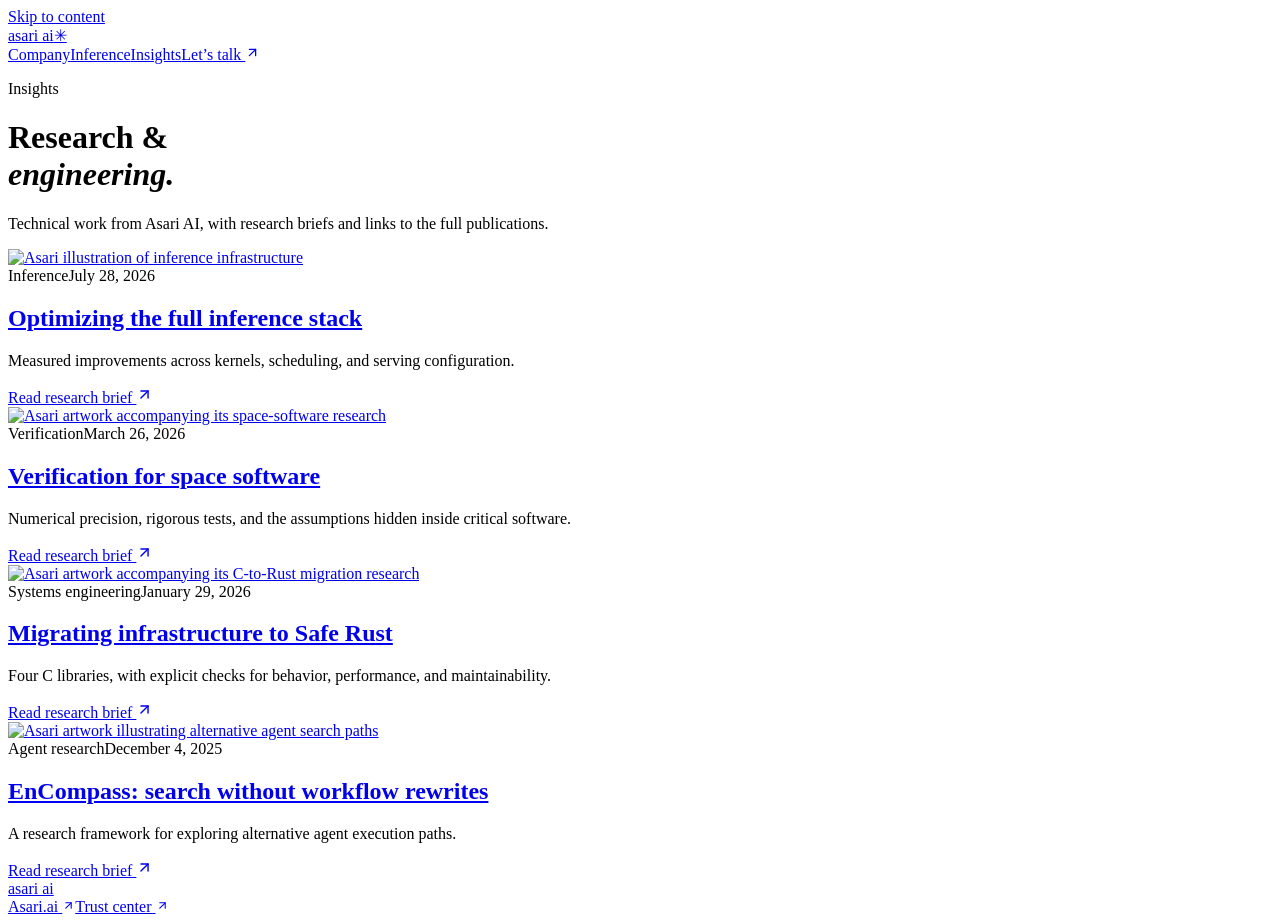
==== insights/index.html @ cc2eafec "Add Asari research insights and refine product copy" ====
<!DOCTYPE html><html lang="en"><head><meta charSet="utf-8"/><meta name="viewport" content="width=device-width, initial-scale=1"/><link rel="stylesheet" href="/asari-website-proposal/_next/static/css/index.DmR2r9zQ.css" data-rsc-css-href="/asari-website-proposal/_next/static/css/index.DmR2r9zQ.css" data-precedence="vite-rsc/importer-resources"/><link rel="modulepreload" fetchPriority="low" href="/asari-website-proposal/_next/static/chunks/index-PMmsN8Pz.js"/><script src="/asari-website-proposal/_next/static/chunks/rolldown-runtime-B58o_Kmr.js" type="module" async=""></script><script src="/asari-website-proposal/_next/static/chunks/framework-BAuWDTJC.js" type="module" async=""></script><link rel="modulepreload" href="/asari-website-proposal/_next/static/chunks/layout-segment-context-Bi9c2tkw.js" crossorigin=""/><link rel="modulepreload" href="/asari-website-proposal/_next/static/chunks/Icon-CAlbz1_u.js" crossorigin=""/><link rel="modulepreload" href="/asari-website-proposal/_next/static/chunks/image-CVOFcoED.js" crossorigin=""/><title>Insights — Asari AI</title><meta name="description" content="Research on inference, systems engineering, software verification, and agent search."/><meta name="robots" content="noindex, nofollow"/><link rel="icon" href="/asari-website-proposal/asari-logo.svg" type="image/svg+xml"/><link rel="icon" href="/asari-website-proposal/asari-icon.png" type="image/png" sizes="32x32"/><link rel="apple-touch-icon" href="/asari-website-proposal/asari-apple-icon.png"/><script>Object.assign(((self[Symbol.for("vinext.navigationRuntime")]??={bootstrap:{routeManifest:null},functions:{}}).bootstrap.rsc??={rsc:[]}),{params:{},nav:{"pathname":"/insights","searchParams":[]}})</script><link rel="modulepreload" href="/asari-website-proposal/_next/static/chunks/index-PMmsN8Pz.js" />
</head><body><div class="insights-shell"><a class="skip-link" href="#insights-main">Skip to content</a><header class="site-header insights-header"><a class="wordmark" href="/asari-website-proposal/" aria-label="Asari AI home">asari ai<span class="brand-spark">✳</span></a><nav aria-label="Main navigation"><a href="/asari-website-proposal/#flight">Company</a><a href="/asari-website-proposal/#inference">Inference</a><a href="/asari-website-proposal/insights/" aria-current="page">Insights</a><a class="contact-link" href="/asari-website-proposal/#contact">Let’s talk <svg xmlns="http://www.w3.org/2000/svg" width="15" height="15" viewBox="0 0 24 24" fill="none" stroke="currentColor" stroke-width="2" stroke-linecap="round" stroke-linejoin="round" class="lucide lucide-arrow-up-right" aria-hidden="true"><path d="M7 7h10v10"></path><path d="M7 17 17 7"></path></svg></a></nav></header><main id="insights-main" class="insights-index"><div class="insights-heading"><p class="eyebrow">Insights</p><h1>Research &amp;<br/><em>engineering.</em></h1><p>Technical work from Asari AI, with research briefs and links to the full publications.</p></div><div class="insight-grid"><article class="insight-card"><a href="/asari-website-proposal/insights/inference-optimization/" aria-label="Optimizing the full inference stack" class="insight-image-link"><img src="/asari-website-proposal/insights/inference.svg" alt="Asari illustration of inference infrastructure" width="1200" height="750" loading="lazy" decoding="async" data-nimg="1"/></a><div class="insight-meta"><span>Inference</span><time dateTime="2026-07-28">July 28, 2026</time></div><h2><a href="/asari-website-proposal/insights/inference-optimization/">Optimizing the full inference stack</a></h2><p>Measured improvements across kernels, scheduling, and serving configuration.</p><a class="insight-read" href="/asari-website-proposal/insights/inference-optimization/">Read research brief <svg xmlns="http://www.w3.org/2000/svg" width="17" height="17" viewBox="0 0 24 24" fill="none" stroke="currentColor" stroke-width="2" stroke-linecap="round" stroke-linejoin="round" class="lucide lucide-arrow-up-right" aria-hidden="true"><path d="M7 7h10v10"></path><path d="M7 17 17 7"></path></svg></a></article><article class="insight-card"><a href="/asari-website-proposal/insights/space-grade-software/" aria-label="Verification for space software" class="insight-image-link"><img src="/asari-website-proposal/insights/space.jpg" alt="Asari artwork accompanying its space-software research" width="1200" height="750" loading="lazy" decoding="async" data-nimg="1"/></a><div class="insight-meta"><span>Verification</span><time dateTime="2026-03-26">March 26, 2026</time></div><h2><a href="/asari-website-proposal/insights/space-grade-software/">Verification for space software</a></h2><p>Numerical precision, rigorous tests, and the assumptions hidden inside critical software.</p><a class="insight-read" href="/asari-website-proposal/insights/space-grade-software/">Read research brief <svg xmlns="http://www.w3.org/2000/svg" width="17" height="17" viewBox="0 0 24 24" fill="none" stroke="currentColor" stroke-width="2" stroke-linecap="round" stroke-linejoin="round" class="lucide lucide-arrow-up-right" aria-hidden="true"><path d="M7 7h10v10"></path><path d="M7 17 17 7"></path></svg></a></article><article class="insight-card"><a href="/asari-website-proposal/insights/migrating-c-to-rust/" aria-label="Migrating infrastructure to Safe Rust" class="insight-image-link"><img src="/asari-website-proposal/insights/rust.jpg" alt="Asari artwork accompanying its C-to-Rust migration research" width="1200" height="750" loading="lazy" decoding="async" data-nimg="1"/></a><div class="insight-meta"><span>Systems engineering</span><time dateTime="2026-01-29">January 29, 2026</time></div><h2><a href="/asari-website-proposal/insights/migrating-c-to-rust/">Migrating infrastructure to Safe Rust</a></h2><p>Four C libraries, with explicit checks for behavior, performance, and maintainability.</p><a class="insight-read" href="/asari-website-proposal/insights/migrating-c-to-rust/">Read research brief <svg xmlns="http://www.w3.org/2000/svg" width="17" height="17" viewBox="0 0 24 24" fill="none" stroke="currentColor" stroke-width="2" stroke-linecap="round" stroke-linejoin="round" class="lucide lucide-arrow-up-right" aria-hidden="true"><path d="M7 7h10v10"></path><path d="M7 17 17 7"></path></svg></a></article><article class="insight-card"><a href="/asari-website-proposal/insights/enabling-intelligent-search-for-ai-agents/" aria-label="EnCompass: search without workflow rewrites" class="insight-image-link"><img src="/asari-website-proposal/insights/search.jpg" alt="Asari artwork illustrating alternative agent search paths" width="1200" height="750" loading="lazy" decoding="async" data-nimg="1"/></a><div class="insight-meta"><span>Agent research</span><time dateTime="2025-12-04">December 4, 2025</time></div><h2><a href="/asari-website-proposal/insights/enabling-intelligent-search-for-ai-agents/">EnCompass: search without workflow rewrites</a></h2><p>A research framework for exploring alternative agent execution paths.</p><a class="insight-read" href="/asari-website-proposal/insights/enabling-intelligent-search-for-ai-agents/">Read research brief <svg xmlns="http://www.w3.org/2000/svg" width="17" height="17" viewBox="0 0 24 24" fill="none" stroke="currentColor" stroke-width="2" stroke-linecap="round" stroke-linejoin="round" class="lucide lucide-arrow-up-right" aria-hidden="true"><path d="M7 7h10v10"></path><path d="M7 17 17 7"></path></svg></a></article></div></main><footer class="site-footer insights-footer"><a class="wordmark" href="/asari-website-proposal/">asari ai</a><div><a href="https://asari.ai/" target="_blank" rel="noreferrer">Asari.ai <svg xmlns="http://www.w3.org/2000/svg" width="13" height="13" viewBox="0 0 24 24" fill="none" stroke="currentColor" stroke-width="2" stroke-linecap="round" stroke-linejoin="round" class="lucide lucide-arrow-up-right" aria-hidden="true"><path d="M7 7h10v10"></path><path d="M7 17 17 7"></path></svg></a><a href="https://trust.asari.ai/" target="_blank" rel="noreferrer">Trust center <svg xmlns="http://www.w3.org/2000/svg" width="13" height="13" viewBox="0 0 24 24" fill="none" stroke="currentColor" stroke-width="2" stroke-linecap="round" stroke-linejoin="round" class="lucide lucide-arrow-up-right" aria-hidden="true"><path d="M7 7h10v10"></path><path d="M7 17 17 7"></path></svg></a></div></footer></div><script type="module" src="/asari-website-proposal/_next/static/chunks/index-PMmsN8Pz.js" id="_R_" async=""></script><script>((self[Symbol.for("vinext.navigationRuntime")]??={bootstrap:{routeManifest:null},functions:{}}).bootstrap.rsc??={rsc:[]}).rsc.push("0:{\"page:/insights\":\"$L1\",\"layout:/\":\"$L2\",\"route:/insights\":\"$L3\",\"__route\":\"route:/insights\",\"__interceptionContext\":null,\"__layoutIds\":[\"layout:/\"],\"__rootLayout\":\"/\",\"__bfcacheSegmentIdentities\":{\"layout:/\":\"[\\\"layout\\\",\\\"layout:/\\\",\\\"root-boundary:/\\\",\\\"\\\"]\",\"page:/insights\":\"[\\\"page\\\",\\\"page:/insights\\\",\\\"root-boundary:/\\\",\\\"[\\\\\\\"insights\\\\\\\"]\\\"]\"},\"__srcPage\":[\"insights\",\"page\"],\"__layoutFlags\":{\"layout:/\":\"s\"},\"__artifactCompatibility\":{\"schemaVersion\":1,\"graphVersion\":\"app-route-graph:a8eb3e40a80db13e\",\"deploymentVersion\":\"7833bf3d-1861-4b2c-bd69-c3b4e4f67851\",\"appElementsSchemaVersion\":1,\"rscPayloadSchemaVersion\":1,\"rootBoundaryId\":\"/\",\"renderEpoch\":null},\"__dynamicStaleTime\":0}\n")</script><script>((self[Symbol.for("vinext.navigationRuntime")]??={bootstrap:{routeManifest:null},functions:{}}).bootstrap.rsc??={rsc:[]}).rsc.push("4:I[\"8c0f216c4604\",[],\"Children\",1]\n")</script><script>((self[Symbol.for("vinext.navigationRuntime")]??={bootstrap:{routeManifest:null},functions:{}}).bootstrap.rsc??={rsc:[]}).rsc.push("5:I[\"593f344dc510\",[],\"GlobalErrorBoundary\",1]\n")</script><script>((self[Symbol.for("vinext.navigationRuntime")]??={bootstrap:{routeManifest:null},functions:{}}).bootstrap.rsc??={rsc:[]}).rsc.push("6:I[\"0b874ad30386\",[],\"default\",1]\n")</script><script>((self[Symbol.for("vinext.navigationRuntime")]??={bootstrap:{routeManifest:null},functions:{}}).bootstrap.rsc??={rsc:[]}).rsc.push("7:I[\"593f344dc510\",[],\"ErrorBoundary\",1]\n")</script><script>((self[Symbol.for("vinext.navigationRuntime")]??={bootstrap:{routeManifest:null},functions:{}}).bootstrap.rsc??={rsc:[]}).rsc.push("8:I[\"15c18cfaeeff\",[],\"LayoutSegmentProvider\",1]\n")</script><script>((self[Symbol.for("vinext.navigationRuntime")]??={bootstrap:{routeManifest:null},functions:{}}).bootstrap.rsc??={rsc:[]}).rsc.push("9:I[\"8c0f216c4604\",[],\"Slot\",1]\n")</script><script>((self[Symbol.for("vinext.navigationRuntime")]??={bootstrap:{routeManifest:null},functions:{}}).bootstrap.rsc??={rsc:[]}).rsc.push("a:I[\"593f344dc510\",[],\"NotFoundBoundary\",1]\n")</script><script>((self[Symbol.for("vinext.navigationRuntime")]??={bootstrap:{routeManifest:null},functions:{}}).bootstrap.rsc??={rsc:[]}).rsc.push("b:I[\"9276801271d6\",[],\"AppRouterScrollTarget\",1]\n")</script><script>((self[Symbol.for("vinext.navigationRuntime")]??={bootstrap:{routeManifest:null},functions:{}}).bootstrap.rsc??={rsc:[]}).rsc.push("c:I[\"593f344dc510\",[],\"RedirectBoundary\",1]\n")</script><script>((self[Symbol.for("vinext.navigationRuntime")]??={bootstrap:{routeManifest:null},functions:{}}).bootstrap.rsc??={rsc:[]}).rsc.push(":HL[\"/asari-website-proposal/_next/static/css/index.DmR2r9zQ.css\",\"style\"     ]\n")</script><script>((self[Symbol.for("vinext.navigationRuntime")]??={bootstrap:{routeManifest:null},functions:{}}).bootstrap.rsc??={rsc:[]}).rsc.push("2:[[[\"$\",\"link\",\"css:/asari-website-proposal/_next/static/css/index.DmR2r9zQ.css\",{\"rel\":\"stylesheet\",\"precedence\":\"vite-rsc/importer-resources\",\"href\":\"/asari-website-proposal/_next/static/css/index.DmR2r9zQ.css\",\"data-rsc-css-href\":\"/asari-website-proposal/_next/static/css/index.DmR2r9zQ.css\"}],\"$undefined\"],[\"$\",\"html\",null,{\"lang\":\"en\",\"children\":[\"$\",\"body\",null,{\"children\":[\"$\",\"$L4\",null,{}]}]}]]\n")</script><script>((self[Symbol.for("vinext.navigationRuntime")]??={bootstrap:{routeManifest:null},functions:{}}).bootstrap.rsc??={rsc:[]}).rsc.push("3:[[[\"$\",\"meta\",null,{\"charSet\":\"utf-8\"}],[[\"$\",\"title\",\"0\",{\"children\":\"Insights — Asari AI\"}],[\"$\",\"meta\",\"1\",{\"name\":\"description\",\"content\":\"Research on inference, systems engineering, software verification, and agent search.\"}],[\"$\",\"meta\",\"2\",{\"name\":\"robots\",\"content\":\"noindex, nofollow\"}],[\"$\",\"link\",\"3\",{\"data-vinext-streamed-icon\":\"$undefined\",\"rel\":\"icon\",\"href\":\"/asari-website-proposal/asari-logo.svg\",\"type\":\"image/svg+xml\",\"sizes\":\"$undefined\",\"color\":\"$undefined\",\"media\":\"$undefined\",\"fetchPriority\":\"$undefined\"}],[\"$\",\"link\",\"4\",{\"data-vinext-streamed-icon\":\"$undefined\",\"rel\":\"icon\",\"href\":\"/asari-website-proposal/asari-icon.png\",\"type\":\"image/png\",\"sizes\":\"32x32\",\"color\":\"$undefined\",\"media\":\"$undefined\",\"fetchPriority\":\"$undefined\"}],[\"$\",\"link\",\"5\",{\"data-vinext-streamed-icon\":\"$undefined\",\"rel\":\"apple-touch-icon\",\"href\":\"/asari-website-proposal/asari-apple-icon.png\",\"type\":\"$undefined\",\"sizes\":\"$undefined\",\"color\":\"$undefined\",\"media\":\"$undefined\",\"fetchPriority\":\"$undefined\"}]],[[\"$\",\"meta\",\"0\",{\"name\":\"viewport\",\"content\":\"width=device-width, initial-scale=1\"}]]],[\"$\",\"$L5\",null,{\"fallback\":\"$6\",\"children\":[\"$\",\"$L7\",null,{\"fallback\":\"$6\",\"children\":[\"$\",\"$L8\",null,{\"providerId\":\"layout:/\",\"segmentMap\":{\"children\":[\"insights\"]},\"children\":[\"$\",\"$L9\",null,{\"id\":\"layout:/\",\"parallelSlots\":\"$undefined\",\"children\":[\"$\",\"$La\",null,{\"resetKey\":\"insights\",\"fallback\":[[\"$\",\"title\",null,{\"children\":\"404: This page could not be found.\"}],[\"$\",\"div\",null,{\"style\":{\"fontFamily\":\"system-ui,\\\"Segoe UI\\\",Roboto,Helvetica,Arial,sans-serif,\\\"Apple Color Emoji\\\",\\\"Segoe UI Emoji\\\"\",\"height\":\"100vh\",\"textAlign\":\"center\",\"display\":\"flex\",\"flexDirection\":\"column\",\"alignItems\":\"center\",\"justifyContent\":\"center\"},\"children\":[\"$\",\"div\",null,{\"children\":[[\"$\",\"style\",null,{\"dangerouslySetInnerHTML\":{\"__html\":\"body{color:#000;background:#fff;margin:0}.next-error-h1{border-right:1px solid rgba(0,0,0,.3)}@media (prefers-color-scheme:dark){body{color:#fff;background:#000}.next-error-h1{border-right:1px solid rgba(255,255,255,.3)}}\"}}],[\"$\",\"h1\",null,{\"className\":\"next-error-h1\",\"style\":{\"display\":\"inline-block\",\"margin\":\"0 20px 0 0\",\"padding\":\"0 23px 0 0\",\"fontSize\":24,\"fontWeight\":500,\"verticalAlign\":\"top\",\"lineHeight\":\"49px\"},\"children\":404}],[\"$\",\"div\",null,{\"style\":{\"display\":\"inline-block\"},\"children\":[\"$\",\"h2\",null,{\"style\":{\"fontSize\":14,\"fontWeight\":400,\"lineHeight\":\"49px\",\"margin\":0},\"children\":\"This page could not be found.\"}]}]]}]}]],\"children\":[\"$\",\"$Lb\",null,{\"children\":[\"$\",\"$Lc\",null,{\"children\":[[\"$\",\"$L8\",null,{\"providerId\":\"page:/insights\",\"segmentMap\":{\"children\":[\"__PAGE__\"]},\"children\":[\"$\",\"$L9\",null,{\"id\":\"page:/insights\"}]}],null]}]}]}]}]}]}]}],null,null]\n")</script><script>((self[Symbol.for("vinext.navigationRuntime")]??={bootstrap:{routeManifest:null},functions:{}}).bootstrap.rsc??={rsc:[]}).rsc.push("d:I[\"339f946bc456\",[],\"default\",1]\n")</script><script>((self[Symbol.for("vinext.navigationRuntime")]??={bootstrap:{routeManifest:null},functions:{}}).bootstrap.rsc??={rsc:[]}).rsc.push("e:I[\"9fb86276be8f\",[],\"default\",1]\n")</script><script>((self[Symbol.for("vinext.navigationRuntime")]??={bootstrap:{routeManifest:null},functions:{}}).bootstrap.rsc??={rsc:[]}).rsc.push("1:[\"$\",\"div\",null,{\"className\":\"insights-shell\",\"children\":[[\"$\",\"a\",null,{\"className\":\"skip-link\",\"href\":\"#insights-main\",\"children\":\"Skip to content\"}],[\"$\",\"header\",null,{\"className\":\"site-header insights-header\",\"children\":[[\"$\",\"a\",null,{\"className\":\"wordmark\",\"href\":\"/asari-website-proposal/\",\"aria-label\":\"Asari AI home\",\"children\":[\"asari ai\",[\"$\",\"span\",null,{\"className\":\"brand-spark\",\"children\":\"✳\"}]]}],[\"$\",\"nav\",null,{\"aria-label\":\"Main navigation\",\"children\":[[\"$\",\"a\",null,{\"href\":\"/asari-website-proposal/#flight\",\"children\":\"Company\"}],[\"$\",\"a\",null,{\"href\":\"/asari-website-proposal/#inference\",\"children\":\"Inference\"}],[\"$\",\"a\",null,{\"href\":\"/asari-website-proposal/insights/\",\"aria-current\":\"page\",\"children\":\"Insights\"}],[\"$\",\"a\",null,{\"className\":\"contact-link\",\"href\":\"/asari-website-proposal/#contact\",\"children\":[\"Let’s talk \",[\"$\",\"$Ld\",null,{\"ref\":\"$undefined\",\"iconNode\":[[\"path\",{\"d\":\"M7 7h10v10\",\"key\":\"1tivn9\"}],[\"path\",{\"d\":\"M7 17 17 7\",\"key\":\"1vkiza\"}]],\"className\":\"lucide-arrow-up-right\",\"size\":15}]]}]]}]]}],[\"$\",\"main\",null,{\"id\":\"insights-main\",\"className\":\"insights-index\",\"children\":[[\"$\",\"div\",null,{\"className\":\"insights-heading\",\"children\":[[\"$\",\"p\",null,{\"className\":\"eyebrow\",\"children\":\"Insights\"}],[\"$\",\"h1\",null,{\"children\":[\"Research \u0026\",[\"$\",\"br\",null,{}],[\"$\",\"em\",null,{\"children\":\"engineering.\"}]]}],[\"$\",\"p\",null,{\"children\":\"Technical work from Asari AI, with research briefs and links to the full publications.\"}]]}],[\"$\",\"div\",null,{\"className\":\"insight-grid\",\"children\":[[\"$\",\"article\",\"inference-optimization\",{\"className\":\"insight-card\",\"children\":[[\"$\",\"a\",null,{\"href\":\"/asari-website-proposal/insights/inference-optimization/\",\"aria-label\":\"Optimizing the full inference stack\",\"className\":\"insight-image-link\",\"children\":[\"$\",\"$Le\",null,{\"unoptimized\":true,\"src\":\"/asari-website-proposal/insights/inference.svg\",\"width\":1200,\"height\":750,\"alt\":\"Asari illustration of inference infrastructure\"}]}],[\"$\",\"div\",null,{\"className\":\"insight-meta\",\"children\":[[\"$\",\"span\",null,{\"children\":\"Inference\"}],[\"$\",\"time\",null,{\"dateTime\":\"2026-07-28\",\"children\":\"July 28, 2026\"}]]}],[\"$\",\"h2\",null,{\"children\":[\"$\",\"a\",null,{\"href\":\"/asari-website-proposal/insights/inference-optimization/\",\"children\":\"Optimizing the full inference stack\"}]}],[\"$\",\"p\",null,{\"children\":\"Measured improvements across kernels, scheduling, and serving configuration.\"}],[\"$\",\"a\",null,{\"className\":\"insight-read\",\"href\":\"/asari-website-proposal/insights/inference-optimization/\",\"children\":[\"Read research brief \",[\"$\",\"$Ld\",null,{\"ref\":\"$undefined\",\"iconNode\":\"$1:props:children:1:props:children:1:props:children:3:props:children:1:props:iconNode\",\"className\":\"lucide-arrow-up-right\",\"size\":17}]]}]]}],[\"$\",\"article\",\"space-grade-software\",{\"className\":\"insight-card\",\"children\":[[\"$\",\"a\",null,{\"href\":\"/asari-website-proposal/insights/space-grade-software/\",\"aria-label\":\"Verification for space software\",\"className\":\"insight-image-link\",\"children\":[\"$\",\"$Le\",null,{\"unoptimized\":true,\"src\":\"/asari-website-proposal/insights/space.jpg\",\"width\":1200,\"height\":750,\"alt\":\"Asari artwork accompanying its space-software research\"}]}],[\"$\",\"div\",null,{\"className\":\"insight-meta\",\"children\":[[\"$\",\"span\",null,{\"children\":\"Verification\"}],[\"$\",\"time\",null,{\"dateTime\":\"2026-03-26\",\"children\":\"March 26, 2026\"}]]}],[\"$\",\"h2\",null,{\"children\":[\"$\",\"a\",null,{\"href\":\"/asari-website-proposal/insights/space-grade-software/\",\"children\":\"Verification for space software\"}]}],[\"$\",\"p\",null,{\"children\":\"Numerical precision, rigorous tests, and the assumptions hidden inside critical software.\"}],[\"$\",\"a\",null,{\"className\":\"insight-read\",\"href\":\"/asari-website-proposal/insights/space-grade-software/\",\"children\":[\"Read research brief \",[\"$\",\"$Ld\",null,{\"ref\":\"$undefined\",\"iconNode\":\"$1:props:children:1:props:children:1:props:children:3:props:children:1:props:iconNode\",\"className\":\"lucide-arrow-up-right\",\"size\":17}]]}]]}],[\"$\",\"article\",\"migrating-c-to-rust\",{\"className\":\"insight-card\",\"children\":[[\"$\",\"a\",null,{\"href\":\"/asari-website-proposal/insights/migrating-c-to-rust/\",\"aria-label\":\"Migrating infrastructure to Safe Rust\",\"className\":\"insight-image-link\",\"children\":[\"$\",\"$Le\",null,{\"unoptimized\":true,\"src\":\"/asari-website-proposal/insights/rust.jpg\",\"width\":1200,\"height\":750,\"alt\":\"Asari artwork accompanying its C-to-Rust migration research\"}]}],[\"$\",\"div\",null,{\"className\":\"insight-meta\",\"children\":[[\"$\",\"span\",null,{\"children\":\"Systems engineering\"}],[\"$\",\"time\",null,{\"dateTime\":\"2026-01-29\",\"children\":\"January 29, 2026\"}]]}],[\"$\",\"h2\",null,{\"children\":[\"$\",\"a\",null,{\"href\":\"/asari-website-proposal/insights/migrating-c-to-rust/\",\"children\":\"Migrating infrastructure to Safe Rust\"}]}],\"$Lf\",\"$L10\"]}],\"$L11\"]}]]}],\"$L12\"]}]\n")</script><script>((self[Symbol.for("vinext.navigationRuntime")]??={bootstrap:{routeManifest:null},functions:{}}).bootstrap.rsc??={rsc:[]}).rsc.push("f:[\"$\",\"p\",null,{\"children\":\"Four C libraries, with explicit checks for behavior, performance, and maintainability.\"}]\n")</script><script>((self[Symbol.for("vinext.navigationRuntime")]??={bootstrap:{routeManifest:null},functions:{}}).bootstrap.rsc??={rsc:[]}).rsc.push("10:[\"$\",\"a\",null,{\"className\":\"insight-read\",\"href\":\"/asari-website-proposal/insights/migrating-c-to-rust/\",\"children\":[\"Read research brief \",[\"$\",\"$Ld\",null,{\"ref\":\"$undefined\",\"iconNode\":\"$1:props:children:1:props:children:1:props:children:3:props:children:1:props:iconNode\",\"className\":\"lucide-arrow-up-right\",\"size\":17}]]}]\n")</script><script>((self[Symbol.for("vinext.navigationRuntime")]??={bootstrap:{routeManifest:null},functions:{}}).bootstrap.rsc??={rsc:[]}).rsc.push("11:[\"$\",\"article\",\"enabling-intelligent-search-for-ai-agents\",{\"className\":\"insight-card\",\"children\":[[\"$\",\"a\",null,{\"href\":\"/asari-website-proposal/insights/enabling-intelligent-search-for-ai-agents/\",\"aria-label\":\"EnCompass: search without workflow rewrites\",\"className\":\"insight-image-link\",\"children\":[\"$\",\"$Le\",null,{\"unoptimized\":true,\"src\":\"/asari-website-proposal/insights/search.jpg\",\"width\":1200,\"height\":750,\"alt\":\"Asari artwork illustrating alternative agent search paths\"}]}],[\"$\",\"div\",null,{\"className\":\"insight-meta\",\"children\":[[\"$\",\"span\",null,{\"children\":\"Agent research\"}],[\"$\",\"time\",null,{\"dateTime\":\"2025-12-04\",\"children\":\"December 4, 2025\"}]]}],[\"$\",\"h2\",null,{\"children\":[\"$\",\"a\",null,{\"href\":\"/asari-website-proposal/insights/enabling-intelligent-search-for-ai-agents/\",\"children\":\"EnCompass: search without workflow rewrites\"}]}],[\"$\",\"p\",null,{\"children\":\"A research framework for exploring alternative agent execution paths.\"}],[\"$\",\"a\",null,{\"className\":\"insight-read\",\"href\":\"/asari-website-proposal/insights/enabling-intelligent-search-for-ai-agents/\",\"children\":[\"Read research brief \",[\"$\",\"$Ld\",null,{\"ref\":\"$undefined\",\"iconNode\":\"$1:props:children:1:props:children:1:props:children:3:props:children:1:props:iconNode\",\"className\":\"lucide-arrow-up-right\",\"size\":17}]]}]]}]\n")</script><script>((self[Symbol.for("vinext.navigationRuntime")]??={bootstrap:{routeManifest:null},functions:{}}).bootstrap.rsc??={rsc:[]}).rsc.push("12:[\"$\",\"footer\",null,{\"className\":\"site-footer insights-footer\",\"children\":[[\"$\",\"a\",null,{\"className\":\"wordmark\",\"href\":\"/asari-website-proposal/\",\"children\":\"asari ai\"}],[\"$\",\"div\",null,{\"children\":[[\"$\",\"a\",null,{\"href\":\"https://asari.ai/\",\"target\":\"_blank\",\"rel\":\"noreferrer\",\"children\":[\"Asari.ai \",[\"$\",\"$Ld\",null,{\"ref\":\"$undefined\",\"iconNode\":\"$1:props:children:1:props:children:1:props:children:3:props:children:1:props:iconNode\",\"className\":\"lucide-arrow-up-right\",\"size\":13}]]}],[\"$\",\"a\",null,{\"href\":\"https://trust.asari.ai/\",\"target\":\"_blank\",\"rel\":\"noreferrer\",\"children\":[\"Trust center \",[\"$\",\"$Ld\",null,{\"ref\":\"$undefined\",\"iconNode\":\"$1:props:children:1:props:children:1:props:children:3:props:children:1:props:iconNode\",\"className\":\"lucide-arrow-up-right\",\"size\":13}]]}]]}]]}]\n")</script><script>Object.assign(((self[Symbol.for("vinext.navigationRuntime")]??={bootstrap:{routeManifest:null},functions:{}}).bootstrap.rsc??={rsc:[]}),{"initialCacheKind":"static"});((self[Symbol.for("vinext.navigationRuntime")]??={bootstrap:{routeManifest:null},functions:{}}).bootstrap.rsc??={rsc:[]}).done=true</script></body></html>
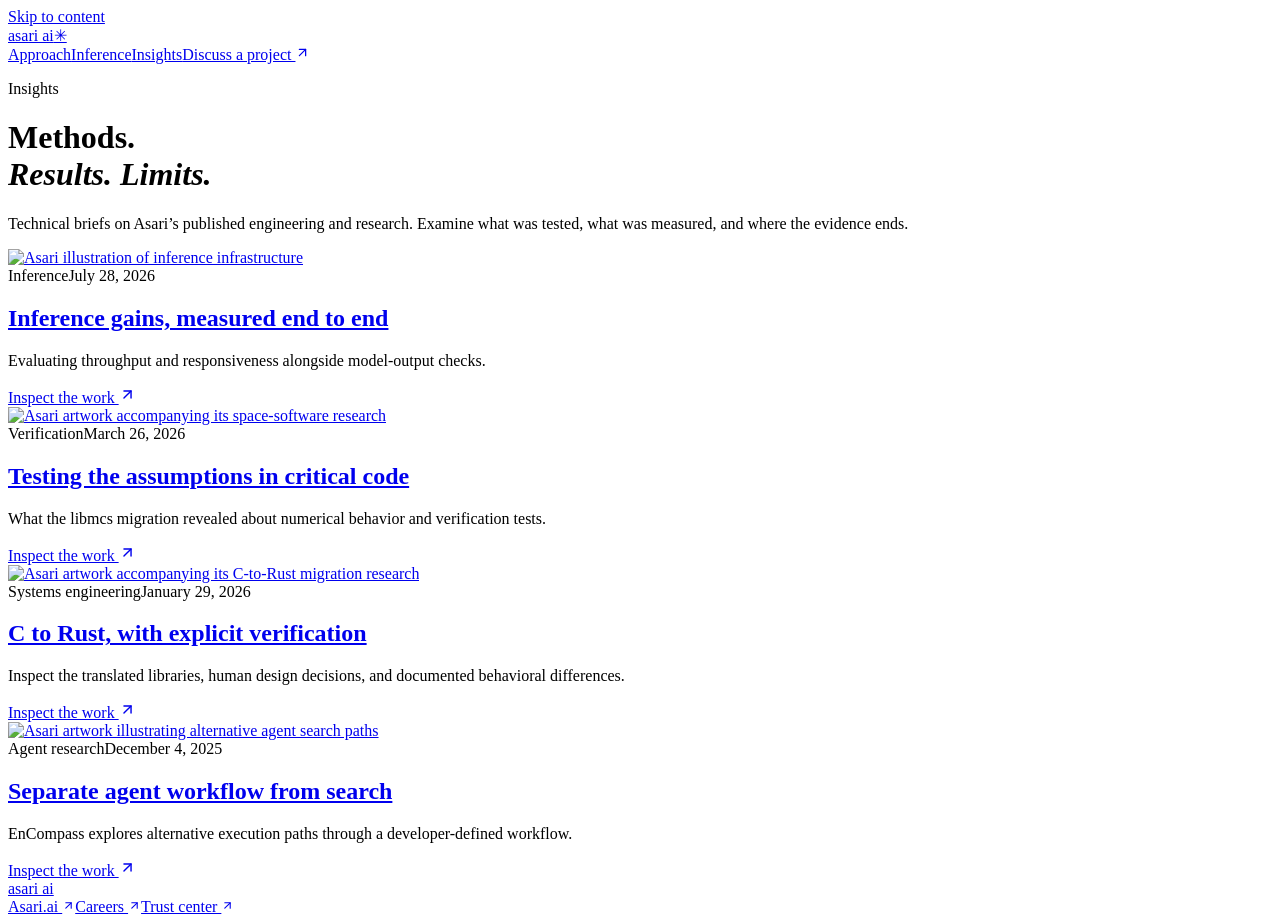
==== commit eb895750: "Clarify Asari engineering positioning and qualify research claims" ====
--- a/insights/index.html
+++ b/insights/index.html
@@ -1,2 +1,2 @@
-<!DOCTYPE html><html lang="en"><head><meta charSet="utf-8"/><meta name="viewport" content="width=device-width, initial-scale=1"/><link rel="stylesheet" href="/asari-website-proposal/_next/static/css/index.DmR2r9zQ.css" data-rsc-css-href="/asari-website-proposal/_next/static/css/index.DmR2r9zQ.css" data-precedence="vite-rsc/importer-resources"/><link rel="modulepreload" fetchPriority="low" href="/asari-website-proposal/_next/static/chunks/index-PMmsN8Pz.js"/><script src="/asari-website-proposal/_next/static/chunks/rolldown-runtime-B58o_Kmr.js" type="module" async=""></script><script src="/asari-website-proposal/_next/static/chunks/framework-BAuWDTJC.js" type="module" async=""></script><link rel="modulepreload" href="/asari-website-proposal/_next/static/chunks/layout-segment-context-Bi9c2tkw.js" crossorigin=""/><link rel="modulepreload" href="/asari-website-proposal/_next/static/chunks/Icon-CAlbz1_u.js" crossorigin=""/><link rel="modulepreload" href="/asari-website-proposal/_next/static/chunks/image-CVOFcoED.js" crossorigin=""/><title>Insights — Asari AI</title><meta name="description" content="Research on inference, systems engineering, software verification, and agent search."/><meta name="robots" content="noindex, nofollow"/><link rel="icon" href="/asari-website-proposal/asari-logo.svg" type="image/svg+xml"/><link rel="icon" href="/asari-website-proposal/asari-icon.png" type="image/png" sizes="32x32"/><link rel="apple-touch-icon" href="/asari-website-proposal/asari-apple-icon.png"/><script>Object.assign(((self[Symbol.for("vinext.navigationRuntime")]??={bootstrap:{routeManifest:null},functions:{}}).bootstrap.rsc??={rsc:[]}),{params:{},nav:{"pathname":"/insights","searchParams":[]}})</script><link rel="modulepreload" href="/asari-website-proposal/_next/static/chunks/index-PMmsN8Pz.js" />
-</head><body><div class="insights-shell"><a class="skip-link" href="#insights-main">Skip to content</a><header class="site-header insights-header"><a class="wordmark" href="/asari-website-proposal/" aria-label="Asari AI home">asari ai<span class="brand-spark">✳</span></a><nav aria-label="Main navigation"><a href="/asari-website-proposal/#flight">Company</a><a href="/asari-website-proposal/#inference">Inference</a><a href="/asari-website-proposal/insights/" aria-current="page">Insights</a><a class="contact-link" href="/asari-website-proposal/#contact">Let’s talk <svg xmlns="http://www.w3.org/2000/svg" width="15" height="15" viewBox="0 0 24 24" fill="none" stroke="currentColor" stroke-width="2" stroke-linecap="round" stroke-linejoin="round" class="lucide lucide-arrow-up-right" aria-hidden="true"><path d="M7 7h10v10"></path><path d="M7 17 17 7"></path></svg></a></nav></header><main id="insights-main" class="insights-index"><div class="insights-heading"><p class="eyebrow">Insights</p><h1>Research &amp;<br/><em>engineering.</em></h1><p>Technical work from Asari AI, with research briefs and links to the full publications.</p></div><div class="insight-grid"><article class="insight-card"><a href="/asari-website-proposal/insights/inference-optimization/" aria-label="Optimizing the full inference stack" class="insight-image-link"><img src="/asari-website-proposal/insights/inference.svg" alt="Asari illustration of inference infrastructure" width="1200" height="750" loading="lazy" decoding="async" data-nimg="1"/></a><div class="insight-meta"><span>Inference</span><time dateTime="2026-07-28">July 28, 2026</time></div><h2><a href="/asari-website-proposal/insights/inference-optimization/">Optimizing the full inference stack</a></h2><p>Measured improvements across kernels, scheduling, and serving configuration.</p><a class="insight-read" href="/asari-website-proposal/insights/inference-optimization/">Read research brief <svg xmlns="http://www.w3.org/2000/svg" width="17" height="17" viewBox="0 0 24 24" fill="none" stroke="currentColor" stroke-width="2" stroke-linecap="round" stroke-linejoin="round" class="lucide lucide-arrow-up-right" aria-hidden="true"><path d="M7 7h10v10"></path><path d="M7 17 17 7"></path></svg></a></article><article class="insight-card"><a href="/asari-website-proposal/insights/space-grade-software/" aria-label="Verification for space software" class="insight-image-link"><img src="/asari-website-proposal/insights/space.jpg" alt="Asari artwork accompanying its space-software research" width="1200" height="750" loading="lazy" decoding="async" data-nimg="1"/></a><div class="insight-meta"><span>Verification</span><time dateTime="2026-03-26">March 26, 2026</time></div><h2><a href="/asari-website-proposal/insights/space-grade-software/">Verification for space software</a></h2><p>Numerical precision, rigorous tests, and the assumptions hidden inside critical software.</p><a class="insight-read" href="/asari-website-proposal/insights/space-grade-software/">Read research brief <svg xmlns="http://www.w3.org/2000/svg" width="17" height="17" viewBox="0 0 24 24" fill="none" stroke="currentColor" stroke-width="2" stroke-linecap="round" stroke-linejoin="round" class="lucide lucide-arrow-up-right" aria-hidden="true"><path d="M7 7h10v10"></path><path d="M7 17 17 7"></path></svg></a></article><article class="insight-card"><a href="/asari-website-proposal/insights/migrating-c-to-rust/" aria-label="Migrating infrastructure to Safe Rust" class="insight-image-link"><img src="/asari-website-proposal/insights/rust.jpg" alt="Asari artwork accompanying its C-to-Rust migration research" width="1200" height="750" loading="lazy" decoding="async" data-nimg="1"/></a><div class="insight-meta"><span>Systems engineering</span><time dateTime="2026-01-29">January 29, 2026</time></div><h2><a href="/asari-website-proposal/insights/migrating-c-to-rust/">Migrating infrastructure to Safe Rust</a></h2><p>Four C libraries, with explicit checks for behavior, performance, and maintainability.</p><a class="insight-read" href="/asari-website-proposal/insights/migrating-c-to-rust/">Read research brief <svg xmlns="http://www.w3.org/2000/svg" width="17" height="17" viewBox="0 0 24 24" fill="none" stroke="currentColor" stroke-width="2" stroke-linecap="round" stroke-linejoin="round" class="lucide lucide-arrow-up-right" aria-hidden="true"><path d="M7 7h10v10"></path><path d="M7 17 17 7"></path></svg></a></article><article class="insight-card"><a href="/asari-website-proposal/insights/enabling-intelligent-search-for-ai-agents/" aria-label="EnCompass: search without workflow rewrites" class="insight-image-link"><img src="/asari-website-proposal/insights/search.jpg" alt="Asari artwork illustrating alternative agent search paths" width="1200" height="750" loading="lazy" decoding="async" data-nimg="1"/></a><div class="insight-meta"><span>Agent research</span><time dateTime="2025-12-04">December 4, 2025</time></div><h2><a href="/asari-website-proposal/insights/enabling-intelligent-search-for-ai-agents/">EnCompass: search without workflow rewrites</a></h2><p>A research framework for exploring alternative agent execution paths.</p><a class="insight-read" href="/asari-website-proposal/insights/enabling-intelligent-search-for-ai-agents/">Read research brief <svg xmlns="http://www.w3.org/2000/svg" width="17" height="17" viewBox="0 0 24 24" fill="none" stroke="currentColor" stroke-width="2" stroke-linecap="round" stroke-linejoin="round" class="lucide lucide-arrow-up-right" aria-hidden="true"><path d="M7 7h10v10"></path><path d="M7 17 17 7"></path></svg></a></article></div></main><footer class="site-footer insights-footer"><a class="wordmark" href="/asari-website-proposal/">asari ai</a><div><a href="https://asari.ai/" target="_blank" rel="noreferrer">Asari.ai <svg xmlns="http://www.w3.org/2000/svg" width="13" height="13" viewBox="0 0 24 24" fill="none" stroke="currentColor" stroke-width="2" stroke-linecap="round" stroke-linejoin="round" class="lucide lucide-arrow-up-right" aria-hidden="true"><path d="M7 7h10v10"></path><path d="M7 17 17 7"></path></svg></a><a href="https://trust.asari.ai/" target="_blank" rel="noreferrer">Trust center <svg xmlns="http://www.w3.org/2000/svg" width="13" height="13" viewBox="0 0 24 24" fill="none" stroke="currentColor" stroke-width="2" stroke-linecap="round" stroke-linejoin="round" class="lucide lucide-arrow-up-right" aria-hidden="true"><path d="M7 7h10v10"></path><path d="M7 17 17 7"></path></svg></a></div></footer></div><script type="module" src="/asari-website-proposal/_next/static/chunks/index-PMmsN8Pz.js" id="_R_" async=""></script><script>((self[Symbol.for("vinext.navigationRuntime")]??={bootstrap:{routeManifest:null},functions:{}}).bootstrap.rsc??={rsc:[]}).rsc.push("0:{\"page:/insights\":\"$L1\",\"layout:/\":\"$L2\",\"route:/insights\":\"$L3\",\"__route\":\"route:/insights\",\"__interceptionContext\":null,\"__layoutIds\":[\"layout:/\"],\"__rootLayout\":\"/\",\"__bfcacheSegmentIdentities\":{\"layout:/\":\"[\\\"layout\\\",\\\"layout:/\\\",\\\"root-boundary:/\\\",\\\"\\\"]\",\"page:/insights\":\"[\\\"page\\\",\\\"page:/insights\\\",\\\"root-boundary:/\\\",\\\"[\\\\\\\"insights\\\\\\\"]\\\"]\"},\"__srcPage\":[\"insights\",\"page\"],\"__layoutFlags\":{\"layout:/\":\"s\"},\"__artifactCompatibility\":{\"schemaVersion\":1,\"graphVersion\":\"app-route-graph:a8eb3e40a80db13e\",\"deploymentVersion\":\"7833bf3d-1861-4b2c-bd69-c3b4e4f67851\",\"appElementsSchemaVersion\":1,\"rscPayloadSchemaVersion\":1,\"rootBoundaryId\":\"/\",\"renderEpoch\":null},\"__dynamicStaleTime\":0}\n")</script><script>((self[Symbol.for("vinext.navigationRuntime")]??={bootstrap:{routeManifest:null},functions:{}}).bootstrap.rsc??={rsc:[]}).rsc.push("4:I[\"8c0f216c4604\",[],\"Children\",1]\n")</script><script>((self[Symbol.for("vinext.navigationRuntime")]??={bootstrap:{routeManifest:null},functions:{}}).bootstrap.rsc??={rsc:[]}).rsc.push("5:I[\"593f344dc510\",[],\"GlobalErrorBoundary\",1]\n")</script><script>((self[Symbol.for("vinext.navigationRuntime")]??={bootstrap:{routeManifest:null},functions:{}}).bootstrap.rsc??={rsc:[]}).rsc.push("6:I[\"0b874ad30386\",[],\"default\",1]\n")</script><script>((self[Symbol.for("vinext.navigationRuntime")]??={bootstrap:{routeManifest:null},functions:{}}).bootstrap.rsc??={rsc:[]}).rsc.push("7:I[\"593f344dc510\",[],\"ErrorBoundary\",1]\n")</script><script>((self[Symbol.for("vinext.navigationRuntime")]??={bootstrap:{routeManifest:null},functions:{}}).bootstrap.rsc??={rsc:[]}).rsc.push("8:I[\"15c18cfaeeff\",[],\"LayoutSegmentProvider\",1]\n")</script><script>((self[Symbol.for("vinext.navigationRuntime")]??={bootstrap:{routeManifest:null},functions:{}}).bootstrap.rsc??={rsc:[]}).rsc.push("9:I[\"8c0f216c4604\",[],\"Slot\",1]\n")</script><script>((self[Symbol.for("vinext.navigationRuntime")]??={bootstrap:{routeManifest:null},functions:{}}).bootstrap.rsc??={rsc:[]}).rsc.push("a:I[\"593f344dc510\",[],\"NotFoundBoundary\",1]\n")</script><script>((self[Symbol.for("vinext.navigationRuntime")]??={bootstrap:{routeManifest:null},functions:{}}).bootstrap.rsc??={rsc:[]}).rsc.push("b:I[\"9276801271d6\",[],\"AppRouterScrollTarget\",1]\n")</script><script>((self[Symbol.for("vinext.navigationRuntime")]??={bootstrap:{routeManifest:null},functions:{}}).bootstrap.rsc??={rsc:[]}).rsc.push("c:I[\"593f344dc510\",[],\"RedirectBoundary\",1]\n")</script><script>((self[Symbol.for("vinext.navigationRuntime")]??={bootstrap:{routeManifest:null},functions:{}}).bootstrap.rsc??={rsc:[]}).rsc.push(":HL[\"/asari-website-proposal/_next/static/css/index.DmR2r9zQ.css\",\"style\"     ]\n")</script><script>((self[Symbol.for("vinext.navigationRuntime")]??={bootstrap:{routeManifest:null},functions:{}}).bootstrap.rsc??={rsc:[]}).rsc.push("2:[[[\"$\",\"link\",\"css:/asari-website-proposal/_next/static/css/index.DmR2r9zQ.css\",{\"rel\":\"stylesheet\",\"precedence\":\"vite-rsc/importer-resources\",\"href\":\"/asari-website-proposal/_next/static/css/index.DmR2r9zQ.css\",\"data-rsc-css-href\":\"/asari-website-proposal/_next/static/css/index.DmR2r9zQ.css\"}],\"$undefined\"],[\"$\",\"html\",null,{\"lang\":\"en\",\"children\":[\"$\",\"body\",null,{\"children\":[\"$\",\"$L4\",null,{}]}]}]]\n")</script><script>((self[Symbol.for("vinext.navigationRuntime")]??={bootstrap:{routeManifest:null},functions:{}}).bootstrap.rsc??={rsc:[]}).rsc.push("3:[[[\"$\",\"meta\",null,{\"charSet\":\"utf-8\"}],[[\"$\",\"title\",\"0\",{\"children\":\"Insights — Asari AI\"}],[\"$\",\"meta\",\"1\",{\"name\":\"description\",\"content\":\"Research on inference, systems engineering, software verification, and agent search.\"}],[\"$\",\"meta\",\"2\",{\"name\":\"robots\",\"content\":\"noindex, nofollow\"}],[\"$\",\"link\",\"3\",{\"data-vinext-streamed-icon\":\"$undefined\",\"rel\":\"icon\",\"href\":\"/asari-website-proposal/asari-logo.svg\",\"type\":\"image/svg+xml\",\"sizes\":\"$undefined\",\"color\":\"$undefined\",\"media\":\"$undefined\",\"fetchPriority\":\"$undefined\"}],[\"$\",\"link\",\"4\",{\"data-vinext-streamed-icon\":\"$undefined\",\"rel\":\"icon\",\"href\":\"/asari-website-proposal/asari-icon.png\",\"type\":\"image/png\",\"sizes\":\"32x32\",\"color\":\"$undefined\",\"media\":\"$undefined\",\"fetchPriority\":\"$undefined\"}],[\"$\",\"link\",\"5\",{\"data-vinext-streamed-icon\":\"$undefined\",\"rel\":\"apple-touch-icon\",\"href\":\"/asari-website-proposal/asari-apple-icon.png\",\"type\":\"$undefined\",\"sizes\":\"$undefined\",\"color\":\"$undefined\",\"media\":\"$undefined\",\"fetchPriority\":\"$undefined\"}]],[[\"$\",\"meta\",\"0\",{\"name\":\"viewport\",\"content\":\"width=device-width, initial-scale=1\"}]]],[\"$\",\"$L5\",null,{\"fallback\":\"$6\",\"children\":[\"$\",\"$L7\",null,{\"fallback\":\"$6\",\"children\":[\"$\",\"$L8\",null,{\"providerId\":\"layout:/\",\"segmentMap\":{\"children\":[\"insights\"]},\"children\":[\"$\",\"$L9\",null,{\"id\":\"layout:/\",\"parallelSlots\":\"$undefined\",\"children\":[\"$\",\"$La\",null,{\"resetKey\":\"insights\",\"fallback\":[[\"$\",\"title\",null,{\"children\":\"404: This page could not be found.\"}],[\"$\",\"div\",null,{\"style\":{\"fontFamily\":\"system-ui,\\\"Segoe UI\\\",Roboto,Helvetica,Arial,sans-serif,\\\"Apple Color Emoji\\\",\\\"Segoe UI Emoji\\\"\",\"height\":\"100vh\",\"textAlign\":\"center\",\"display\":\"flex\",\"flexDirection\":\"column\",\"alignItems\":\"center\",\"justifyContent\":\"center\"},\"children\":[\"$\",\"div\",null,{\"children\":[[\"$\",\"style\",null,{\"dangerouslySetInnerHTML\":{\"__html\":\"body{color:#000;background:#fff;margin:0}.next-error-h1{border-right:1px solid rgba(0,0,0,.3)}@media (prefers-color-scheme:dark){body{color:#fff;background:#000}.next-error-h1{border-right:1px solid rgba(255,255,255,.3)}}\"}}],[\"$\",\"h1\",null,{\"className\":\"next-error-h1\",\"style\":{\"display\":\"inline-block\",\"margin\":\"0 20px 0 0\",\"padding\":\"0 23px 0 0\",\"fontSize\":24,\"fontWeight\":500,\"verticalAlign\":\"top\",\"lineHeight\":\"49px\"},\"children\":404}],[\"$\",\"div\",null,{\"style\":{\"display\":\"inline-block\"},\"children\":[\"$\",\"h2\",null,{\"style\":{\"fontSize\":14,\"fontWeight\":400,\"lineHeight\":\"49px\",\"margin\":0},\"children\":\"This page could not be found.\"}]}]]}]}]],\"children\":[\"$\",\"$Lb\",null,{\"children\":[\"$\",\"$Lc\",null,{\"children\":[[\"$\",\"$L8\",null,{\"providerId\":\"page:/insights\",\"segmentMap\":{\"children\":[\"__PAGE__\"]},\"children\":[\"$\",\"$L9\",null,{\"id\":\"page:/insights\"}]}],null]}]}]}]}]}]}]}],null,null]\n")</script><script>((self[Symbol.for("vinext.navigationRuntime")]??={bootstrap:{routeManifest:null},functions:{}}).bootstrap.rsc??={rsc:[]}).rsc.push("d:I[\"339f946bc456\",[],\"default\",1]\n")</script><script>((self[Symbol.for("vinext.navigationRuntime")]??={bootstrap:{routeManifest:null},functions:{}}).bootstrap.rsc??={rsc:[]}).rsc.push("e:I[\"9fb86276be8f\",[],\"default\",1]\n")</script><script>((self[Symbol.for("vinext.navigationRuntime")]??={bootstrap:{routeManifest:null},functions:{}}).bootstrap.rsc??={rsc:[]}).rsc.push("1:[\"$\",\"div\",null,{\"className\":\"insights-shell\",\"children\":[[\"$\",\"a\",null,{\"className\":\"skip-link\",\"href\":\"#insights-main\",\"children\":\"Skip to content\"}],[\"$\",\"header\",null,{\"className\":\"site-header insights-header\",\"children\":[[\"$\",\"a\",null,{\"className\":\"wordmark\",\"href\":\"/asari-website-proposal/\",\"aria-label\":\"Asari AI home\",\"children\":[\"asari ai\",[\"$\",\"span\",null,{\"className\":\"brand-spark\",\"children\":\"✳\"}]]}],[\"$\",\"nav\",null,{\"aria-label\":\"Main navigation\",\"children\":[[\"$\",\"a\",null,{\"href\":\"/asari-website-proposal/#flight\",\"children\":\"Company\"}],[\"$\",\"a\",null,{\"href\":\"/asari-website-proposal/#inference\",\"children\":\"Inference\"}],[\"$\",\"a\",null,{\"href\":\"/asari-website-proposal/insights/\",\"aria-current\":\"page\",\"children\":\"Insights\"}],[\"$\",\"a\",null,{\"className\":\"contact-link\",\"href\":\"/asari-website-proposal/#contact\",\"children\":[\"Let’s talk \",[\"$\",\"$Ld\",null,{\"ref\":\"$undefined\",\"iconNode\":[[\"path\",{\"d\":\"M7 7h10v10\",\"key\":\"1tivn9\"}],[\"path\",{\"d\":\"M7 17 17 7\",\"key\":\"1vkiza\"}]],\"className\":\"lucide-arrow-up-right\",\"size\":15}]]}]]}]]}],[\"$\",\"main\",null,{\"id\":\"insights-main\",\"className\":\"insights-index\",\"children\":[[\"$\",\"div\",null,{\"className\":\"insights-heading\",\"children\":[[\"$\",\"p\",null,{\"className\":\"eyebrow\",\"children\":\"Insights\"}],[\"$\",\"h1\",null,{\"children\":[\"Research \u0026\",[\"$\",\"br\",null,{}],[\"$\",\"em\",null,{\"children\":\"engineering.\"}]]}],[\"$\",\"p\",null,{\"children\":\"Technical work from Asari AI, with research briefs and links to the full publications.\"}]]}],[\"$\",\"div\",null,{\"className\":\"insight-grid\",\"children\":[[\"$\",\"article\",\"inference-optimization\",{\"className\":\"insight-card\",\"children\":[[\"$\",\"a\",null,{\"href\":\"/asari-website-proposal/insights/inference-optimization/\",\"aria-label\":\"Optimizing the full inference stack\",\"className\":\"insight-image-link\",\"children\":[\"$\",\"$Le\",null,{\"unoptimized\":true,\"src\":\"/asari-website-proposal/insights/inference.svg\",\"width\":1200,\"height\":750,\"alt\":\"Asari illustration of inference infrastructure\"}]}],[\"$\",\"div\",null,{\"className\":\"insight-meta\",\"children\":[[\"$\",\"span\",null,{\"children\":\"Inference\"}],[\"$\",\"time\",null,{\"dateTime\":\"2026-07-28\",\"children\":\"July 28, 2026\"}]]}],[\"$\",\"h2\",null,{\"children\":[\"$\",\"a\",null,{\"href\":\"/asari-website-proposal/insights/inference-optimization/\",\"children\":\"Optimizing the full inference stack\"}]}],[\"$\",\"p\",null,{\"children\":\"Measured improvements across kernels, scheduling, and serving configuration.\"}],[\"$\",\"a\",null,{\"className\":\"insight-read\",\"href\":\"/asari-website-proposal/insights/inference-optimization/\",\"children\":[\"Read research brief \",[\"$\",\"$Ld\",null,{\"ref\":\"$undefined\",\"iconNode\":\"$1:props:children:1:props:children:1:props:children:3:props:children:1:props:iconNode\",\"className\":\"lucide-arrow-up-right\",\"size\":17}]]}]]}],[\"$\",\"article\",\"space-grade-software\",{\"className\":\"insight-card\",\"children\":[[\"$\",\"a\",null,{\"href\":\"/asari-website-proposal/insights/space-grade-software/\",\"aria-label\":\"Verification for space software\",\"className\":\"insight-image-link\",\"children\":[\"$\",\"$Le\",null,{\"unoptimized\":true,\"src\":\"/asari-website-proposal/insights/space.jpg\",\"width\":1200,\"height\":750,\"alt\":\"Asari artwork accompanying its space-software research\"}]}],[\"$\",\"div\",null,{\"className\":\"insight-meta\",\"children\":[[\"$\",\"span\",null,{\"children\":\"Verification\"}],[\"$\",\"time\",null,{\"dateTime\":\"2026-03-26\",\"children\":\"March 26, 2026\"}]]}],[\"$\",\"h2\",null,{\"children\":[\"$\",\"a\",null,{\"href\":\"/asari-website-proposal/insights/space-grade-software/\",\"children\":\"Verification for space software\"}]}],[\"$\",\"p\",null,{\"children\":\"Numerical precision, rigorous tests, and the assumptions hidden inside critical software.\"}],[\"$\",\"a\",null,{\"className\":\"insight-read\",\"href\":\"/asari-website-proposal/insights/space-grade-software/\",\"children\":[\"Read research brief \",[\"$\",\"$Ld\",null,{\"ref\":\"$undefined\",\"iconNode\":\"$1:props:children:1:props:children:1:props:children:3:props:children:1:props:iconNode\",\"className\":\"lucide-arrow-up-right\",\"size\":17}]]}]]}],[\"$\",\"article\",\"migrating-c-to-rust\",{\"className\":\"insight-card\",\"children\":[[\"$\",\"a\",null,{\"href\":\"/asari-website-proposal/insights/migrating-c-to-rust/\",\"aria-label\":\"Migrating infrastructure to Safe Rust\",\"className\":\"insight-image-link\",\"children\":[\"$\",\"$Le\",null,{\"unoptimized\":true,\"src\":\"/asari-website-proposal/insights/rust.jpg\",\"width\":1200,\"height\":750,\"alt\":\"Asari artwork accompanying its C-to-Rust migration research\"}]}],[\"$\",\"div\",null,{\"className\":\"insight-meta\",\"children\":[[\"$\",\"span\",null,{\"children\":\"Systems engineering\"}],[\"$\",\"time\",null,{\"dateTime\":\"2026-01-29\",\"children\":\"January 29, 2026\"}]]}],[\"$\",\"h2\",null,{\"children\":[\"$\",\"a\",null,{\"href\":\"/asari-website-proposal/insights/migrating-c-to-rust/\",\"children\":\"Migrating infrastructure to Safe Rust\"}]}],\"$Lf\",\"$L10\"]}],\"$L11\"]}]]}],\"$L12\"]}]\n")</script><script>((self[Symbol.for("vinext.navigationRuntime")]??={bootstrap:{routeManifest:null},functions:{}}).bootstrap.rsc??={rsc:[]}).rsc.push("f:[\"$\",\"p\",null,{\"children\":\"Four C libraries, with explicit checks for behavior, performance, and maintainability.\"}]\n")</script><script>((self[Symbol.for("vinext.navigationRuntime")]??={bootstrap:{routeManifest:null},functions:{}}).bootstrap.rsc??={rsc:[]}).rsc.push("10:[\"$\",\"a\",null,{\"className\":\"insight-read\",\"href\":\"/asari-website-proposal/insights/migrating-c-to-rust/\",\"children\":[\"Read research brief \",[\"$\",\"$Ld\",null,{\"ref\":\"$undefined\",\"iconNode\":\"$1:props:children:1:props:children:1:props:children:3:props:children:1:props:iconNode\",\"className\":\"lucide-arrow-up-right\",\"size\":17}]]}]\n")</script><script>((self[Symbol.for("vinext.navigationRuntime")]??={bootstrap:{routeManifest:null},functions:{}}).bootstrap.rsc??={rsc:[]}).rsc.push("11:[\"$\",\"article\",\"enabling-intelligent-search-for-ai-agents\",{\"className\":\"insight-card\",\"children\":[[\"$\",\"a\",null,{\"href\":\"/asari-website-proposal/insights/enabling-intelligent-search-for-ai-agents/\",\"aria-label\":\"EnCompass: search without workflow rewrites\",\"className\":\"insight-image-link\",\"children\":[\"$\",\"$Le\",null,{\"unoptimized\":true,\"src\":\"/asari-website-proposal/insights/search.jpg\",\"width\":1200,\"height\":750,\"alt\":\"Asari artwork illustrating alternative agent search paths\"}]}],[\"$\",\"div\",null,{\"className\":\"insight-meta\",\"children\":[[\"$\",\"span\",null,{\"children\":\"Agent research\"}],[\"$\",\"time\",null,{\"dateTime\":\"2025-12-04\",\"children\":\"December 4, 2025\"}]]}],[\"$\",\"h2\",null,{\"children\":[\"$\",\"a\",null,{\"href\":\"/asari-website-proposal/insights/enabling-intelligent-search-for-ai-agents/\",\"children\":\"EnCompass: search without workflow rewrites\"}]}],[\"$\",\"p\",null,{\"children\":\"A research framework for exploring alternative agent execution paths.\"}],[\"$\",\"a\",null,{\"className\":\"insight-read\",\"href\":\"/asari-website-proposal/insights/enabling-intelligent-search-for-ai-agents/\",\"children\":[\"Read research brief \",[\"$\",\"$Ld\",null,{\"ref\":\"$undefined\",\"iconNode\":\"$1:props:children:1:props:children:1:props:children:3:props:children:1:props:iconNode\",\"className\":\"lucide-arrow-up-right\",\"size\":17}]]}]]}]\n")</script><script>((self[Symbol.for("vinext.navigationRuntime")]??={bootstrap:{routeManifest:null},functions:{}}).bootstrap.rsc??={rsc:[]}).rsc.push("12:[\"$\",\"footer\",null,{\"className\":\"site-footer insights-footer\",\"children\":[[\"$\",\"a\",null,{\"className\":\"wordmark\",\"href\":\"/asari-website-proposal/\",\"children\":\"asari ai\"}],[\"$\",\"div\",null,{\"children\":[[\"$\",\"a\",null,{\"href\":\"https://asari.ai/\",\"target\":\"_blank\",\"rel\":\"noreferrer\",\"children\":[\"Asari.ai \",[\"$\",\"$Ld\",null,{\"ref\":\"$undefined\",\"iconNode\":\"$1:props:children:1:props:children:1:props:children:3:props:children:1:props:iconNode\",\"className\":\"lucide-arrow-up-right\",\"size\":13}]]}],[\"$\",\"a\",null,{\"href\":\"https://trust.asari.ai/\",\"target\":\"_blank\",\"rel\":\"noreferrer\",\"children\":[\"Trust center \",[\"$\",\"$Ld\",null,{\"ref\":\"$undefined\",\"iconNode\":\"$1:props:children:1:props:children:1:props:children:3:props:children:1:props:iconNode\",\"className\":\"lucide-arrow-up-right\",\"size\":13}]]}]]}]]}]\n")</script><script>Object.assign(((self[Symbol.for("vinext.navigationRuntime")]??={bootstrap:{routeManifest:null},functions:{}}).bootstrap.rsc??={rsc:[]}),{"initialCacheKind":"static"});((self[Symbol.for("vinext.navigationRuntime")]??={bootstrap:{routeManifest:null},functions:{}}).bootstrap.rsc??={rsc:[]}).done=true</script></body></html>+<!DOCTYPE html><html lang="en"><head><meta charSet="utf-8"/><meta name="viewport" content="width=device-width, initial-scale=1"/><link rel="stylesheet" href="/asari-website-proposal/_next/static/css/index.DmR2r9zQ.css" data-rsc-css-href="/asari-website-proposal/_next/static/css/index.DmR2r9zQ.css" data-precedence="vite-rsc/importer-resources"/><link rel="modulepreload" fetchPriority="low" href="/asari-website-proposal/_next/static/chunks/index-Bq6O-FF5.js"/><script src="/asari-website-proposal/_next/static/chunks/rolldown-runtime-B58o_Kmr.js" type="module" async=""></script><script src="/asari-website-proposal/_next/static/chunks/framework-BAuWDTJC.js" type="module" async=""></script><link rel="modulepreload" href="/asari-website-proposal/_next/static/chunks/layout-segment-context-DwDQHS51.js" crossorigin=""/><link rel="modulepreload" href="/asari-website-proposal/_next/static/chunks/Icon-CAlbz1_u.js" crossorigin=""/><link rel="modulepreload" href="/asari-website-proposal/_next/static/chunks/image-Cn1CdiRx.js" crossorigin=""/><title>Insights — Asari AI</title><meta name="description" content="Methods, results, and limitations from Asari’s work on inference optimization, Safe Rust migration, and agent search."/><meta name="robots" content="noindex, nofollow"/><link rel="icon" href="/asari-website-proposal/asari-logo.svg" type="image/svg+xml"/><link rel="icon" href="/asari-website-proposal/asari-icon.png" type="image/png" sizes="32x32"/><link rel="apple-touch-icon" href="/asari-website-proposal/asari-apple-icon.png"/><script>Object.assign(((self[Symbol.for("vinext.navigationRuntime")]??={bootstrap:{routeManifest:null},functions:{}}).bootstrap.rsc??={rsc:[]}),{params:{},nav:{"pathname":"/insights","searchParams":[]}})</script><link rel="modulepreload" href="/asari-website-proposal/_next/static/chunks/index-Bq6O-FF5.js" />
+</head><body><div class="insights-shell"><a class="skip-link" href="#insights-main">Skip to content</a><header class="site-header insights-header"><a class="wordmark" href="/asari-website-proposal/" aria-label="Asari AI home">asari ai<span class="brand-spark">✳</span></a><nav aria-label="Main navigation"><a href="/asari-website-proposal/#flight">Approach</a><a href="/asari-website-proposal/#inference">Inference</a><a href="/asari-website-proposal/insights/" aria-current="page">Insights</a><a class="contact-link" href="/asari-website-proposal/#contact">Discuss a project <svg xmlns="http://www.w3.org/2000/svg" width="15" height="15" viewBox="0 0 24 24" fill="none" stroke="currentColor" stroke-width="2" stroke-linecap="round" stroke-linejoin="round" class="lucide lucide-arrow-up-right" aria-hidden="true"><path d="M7 7h10v10"></path><path d="M7 17 17 7"></path></svg></a></nav></header><main id="insights-main" class="insights-index"><div class="insights-heading"><p class="eyebrow">Insights</p><h1>Methods.<br/><em>Results. Limits.</em></h1><p>Technical briefs on Asari’s published engineering and research. Examine what was tested, what was measured, and where the evidence ends.</p></div><div class="insight-grid"><article class="insight-card"><a href="/asari-website-proposal/insights/inference-optimization/" aria-label="Inference gains, measured end to end" class="insight-image-link"><img src="/asari-website-proposal/insights/inference.svg" alt="Asari illustration of inference infrastructure" width="1200" height="750" loading="lazy" decoding="async" data-nimg="1"/></a><div class="insight-meta"><span>Inference</span><time dateTime="2026-07-28">July 28, 2026</time></div><h2><a href="/asari-website-proposal/insights/inference-optimization/">Inference gains, measured end to end</a></h2><p>Evaluating throughput and responsiveness alongside model-output checks.</p><a class="insight-read" href="/asari-website-proposal/insights/inference-optimization/">Inspect the work <svg xmlns="http://www.w3.org/2000/svg" width="17" height="17" viewBox="0 0 24 24" fill="none" stroke="currentColor" stroke-width="2" stroke-linecap="round" stroke-linejoin="round" class="lucide lucide-arrow-up-right" aria-hidden="true"><path d="M7 7h10v10"></path><path d="M7 17 17 7"></path></svg></a></article><article class="insight-card"><a href="/asari-website-proposal/insights/space-grade-software/" aria-label="Testing the assumptions in critical code" class="insight-image-link"><img src="/asari-website-proposal/insights/space.jpg" alt="Asari artwork accompanying its space-software research" width="1200" height="750" loading="lazy" decoding="async" data-nimg="1"/></a><div class="insight-meta"><span>Verification</span><time dateTime="2026-03-26">March 26, 2026</time></div><h2><a href="/asari-website-proposal/insights/space-grade-software/">Testing the assumptions in critical code</a></h2><p>What the libmcs migration revealed about numerical behavior and verification tests.</p><a class="insight-read" href="/asari-website-proposal/insights/space-grade-software/">Inspect the work <svg xmlns="http://www.w3.org/2000/svg" width="17" height="17" viewBox="0 0 24 24" fill="none" stroke="currentColor" stroke-width="2" stroke-linecap="round" stroke-linejoin="round" class="lucide lucide-arrow-up-right" aria-hidden="true"><path d="M7 7h10v10"></path><path d="M7 17 17 7"></path></svg></a></article><article class="insight-card"><a href="/asari-website-proposal/insights/migrating-c-to-rust/" aria-label="C to Rust, with explicit verification" class="insight-image-link"><img src="/asari-website-proposal/insights/rust.jpg" alt="Asari artwork accompanying its C-to-Rust migration research" width="1200" height="750" loading="lazy" decoding="async" data-nimg="1"/></a><div class="insight-meta"><span>Systems engineering</span><time dateTime="2026-01-29">January 29, 2026</time></div><h2><a href="/asari-website-proposal/insights/migrating-c-to-rust/">C to Rust, with explicit verification</a></h2><p>Inspect the translated libraries, human design decisions, and documented behavioral differences.</p><a class="insight-read" href="/asari-website-proposal/insights/migrating-c-to-rust/">Inspect the work <svg xmlns="http://www.w3.org/2000/svg" width="17" height="17" viewBox="0 0 24 24" fill="none" stroke="currentColor" stroke-width="2" stroke-linecap="round" stroke-linejoin="round" class="lucide lucide-arrow-up-right" aria-hidden="true"><path d="M7 7h10v10"></path><path d="M7 17 17 7"></path></svg></a></article><article class="insight-card"><a href="/asari-website-proposal/insights/enabling-intelligent-search-for-ai-agents/" aria-label="Separate agent workflow from search" class="insight-image-link"><img src="/asari-website-proposal/insights/search.jpg" alt="Asari artwork illustrating alternative agent search paths" width="1200" height="750" loading="lazy" decoding="async" data-nimg="1"/></a><div class="insight-meta"><span>Agent research</span><time dateTime="2025-12-04">December 4, 2025</time></div><h2><a href="/asari-website-proposal/insights/enabling-intelligent-search-for-ai-agents/">Separate agent workflow from search</a></h2><p>EnCompass explores alternative execution paths through a developer-defined workflow.</p><a class="insight-read" href="/asari-website-proposal/insights/enabling-intelligent-search-for-ai-agents/">Inspect the work <svg xmlns="http://www.w3.org/2000/svg" width="17" height="17" viewBox="0 0 24 24" fill="none" stroke="currentColor" stroke-width="2" stroke-linecap="round" stroke-linejoin="round" class="lucide lucide-arrow-up-right" aria-hidden="true"><path d="M7 7h10v10"></path><path d="M7 17 17 7"></path></svg></a></article></div></main><footer class="site-footer insights-footer"><a class="wordmark" href="/asari-website-proposal/">asari ai</a><div><a href="https://asari.ai/" target="_blank" rel="noreferrer">Asari.ai <svg xmlns="http://www.w3.org/2000/svg" width="13" height="13" viewBox="0 0 24 24" fill="none" stroke="currentColor" stroke-width="2" stroke-linecap="round" stroke-linejoin="round" class="lucide lucide-arrow-up-right" aria-hidden="true"><path d="M7 7h10v10"></path><path d="M7 17 17 7"></path></svg></a><a href="https://jobs.ashbyhq.com/asari.ai" target="_blank" rel="noreferrer">Careers <svg xmlns="http://www.w3.org/2000/svg" width="13" height="13" viewBox="0 0 24 24" fill="none" stroke="currentColor" stroke-width="2" stroke-linecap="round" stroke-linejoin="round" class="lucide lucide-arrow-up-right" aria-hidden="true"><path d="M7 7h10v10"></path><path d="M7 17 17 7"></path></svg></a><a href="https://trust.asari.ai/" target="_blank" rel="noreferrer">Trust center <svg xmlns="http://www.w3.org/2000/svg" width="13" height="13" viewBox="0 0 24 24" fill="none" stroke="currentColor" stroke-width="2" stroke-linecap="round" stroke-linejoin="round" class="lucide lucide-arrow-up-right" aria-hidden="true"><path d="M7 7h10v10"></path><path d="M7 17 17 7"></path></svg></a></div></footer></div><script type="module" src="/asari-website-proposal/_next/static/chunks/index-Bq6O-FF5.js" id="_R_" async=""></script><script>((self[Symbol.for("vinext.navigationRuntime")]??={bootstrap:{routeManifest:null},functions:{}}).bootstrap.rsc??={rsc:[]}).rsc.push("0:{\"page:/insights\":\"$L1\",\"layout:/\":\"$L2\",\"route:/insights\":\"$L3\",\"__route\":\"route:/insights\",\"__interceptionContext\":null,\"__layoutIds\":[\"layout:/\"],\"__rootLayout\":\"/\",\"__bfcacheSegmentIdentities\":{\"layout:/\":\"[\\\"layout\\\",\\\"layout:/\\\",\\\"root-boundary:/\\\",\\\"\\\"]\",\"page:/insights\":\"[\\\"page\\\",\\\"page:/insights\\\",\\\"root-boundary:/\\\",\\\"[\\\\\\\"insights\\\\\\\"]\\\"]\"},\"__srcPage\":[\"insights\",\"page\"],\"__layoutFlags\":{\"layout:/\":\"s\"},\"__artifactCompatibility\":{\"schemaVersion\":1,\"graphVersion\":\"app-route-graph:a8eb3e40a80db13e\",\"deploymentVersion\":\"53590014-7b9f-41b1-986d-54b8bfe50431\",\"appElementsSchemaVersion\":1,\"rscPayloadSchemaVersion\":1,\"rootBoundaryId\":\"/\",\"renderEpoch\":null},\"__dynamicStaleTime\":0}\n")</script><script>((self[Symbol.for("vinext.navigationRuntime")]??={bootstrap:{routeManifest:null},functions:{}}).bootstrap.rsc??={rsc:[]}).rsc.push("4:I[\"794cf996d65d\",[],\"Children\",1]\n")</script><script>((self[Symbol.for("vinext.navigationRuntime")]??={bootstrap:{routeManifest:null},functions:{}}).bootstrap.rsc??={rsc:[]}).rsc.push("5:I[\"6528f558d867\",[],\"GlobalErrorBoundary\",1]\n")</script><script>((self[Symbol.for("vinext.navigationRuntime")]??={bootstrap:{routeManifest:null},functions:{}}).bootstrap.rsc??={rsc:[]}).rsc.push("6:I[\"66862108714a\",[],\"default\",1]\n")</script><script>((self[Symbol.for("vinext.navigationRuntime")]??={bootstrap:{routeManifest:null},functions:{}}).bootstrap.rsc??={rsc:[]}).rsc.push("7:I[\"6528f558d867\",[],\"ErrorBoundary\",1]\n")</script><script>((self[Symbol.for("vinext.navigationRuntime")]??={bootstrap:{routeManifest:null},functions:{}}).bootstrap.rsc??={rsc:[]}).rsc.push("8:I[\"718b3cb76093\",[],\"LayoutSegmentProvider\",1]\n")</script><script>((self[Symbol.for("vinext.navigationRuntime")]??={bootstrap:{routeManifest:null},functions:{}}).bootstrap.rsc??={rsc:[]}).rsc.push("9:I[\"794cf996d65d\",[],\"Slot\",1]\n")</script><script>((self[Symbol.for("vinext.navigationRuntime")]??={bootstrap:{routeManifest:null},functions:{}}).bootstrap.rsc??={rsc:[]}).rsc.push("a:I[\"6528f558d867\",[],\"NotFoundBoundary\",1]\n")</script><script>((self[Symbol.for("vinext.navigationRuntime")]??={bootstrap:{routeManifest:null},functions:{}}).bootstrap.rsc??={rsc:[]}).rsc.push("b:I[\"5e302b7e310e\",[],\"AppRouterScrollTarget\",1]\n")</script><script>((self[Symbol.for("vinext.navigationRuntime")]??={bootstrap:{routeManifest:null},functions:{}}).bootstrap.rsc??={rsc:[]}).rsc.push("c:I[\"6528f558d867\",[],\"RedirectBoundary\",1]\n")</script><script>((self[Symbol.for("vinext.navigationRuntime")]??={bootstrap:{routeManifest:null},functions:{}}).bootstrap.rsc??={rsc:[]}).rsc.push(":HL[\"/asari-website-proposal/_next/static/css/index.DmR2r9zQ.css\",\"style\"     ]\n")</script><script>((self[Symbol.for("vinext.navigationRuntime")]??={bootstrap:{routeManifest:null},functions:{}}).bootstrap.rsc??={rsc:[]}).rsc.push("2:[[[\"$\",\"link\",\"css:/asari-website-proposal/_next/static/css/index.DmR2r9zQ.css\",{\"rel\":\"stylesheet\",\"precedence\":\"vite-rsc/importer-resources\",\"href\":\"/asari-website-proposal/_next/static/css/index.DmR2r9zQ.css\",\"data-rsc-css-href\":\"/asari-website-proposal/_next/static/css/index.DmR2r9zQ.css\"}],\"$undefined\"],[\"$\",\"html\",null,{\"lang\":\"en\",\"children\":[\"$\",\"body\",null,{\"children\":[\"$\",\"$L4\",null,{}]}]}]]\n")</script><script>((self[Symbol.for("vinext.navigationRuntime")]??={bootstrap:{routeManifest:null},functions:{}}).bootstrap.rsc??={rsc:[]}).rsc.push("3:[[[\"$\",\"meta\",null,{\"charSet\":\"utf-8\"}],[[\"$\",\"title\",\"0\",{\"children\":\"Insights — Asari AI\"}],[\"$\",\"meta\",\"1\",{\"name\":\"description\",\"content\":\"Methods, results, and limitations from Asari’s work on inference optimization, Safe Rust migration, and agent search.\"}],[\"$\",\"meta\",\"2\",{\"name\":\"robots\",\"content\":\"noindex, nofollow\"}],[\"$\",\"link\",\"3\",{\"data-vinext-streamed-icon\":\"$undefined\",\"rel\":\"icon\",\"href\":\"/asari-website-proposal/asari-logo.svg\",\"type\":\"image/svg+xml\",\"sizes\":\"$undefined\",\"color\":\"$undefined\",\"media\":\"$undefined\",\"fetchPriority\":\"$undefined\"}],[\"$\",\"link\",\"4\",{\"data-vinext-streamed-icon\":\"$undefined\",\"rel\":\"icon\",\"href\":\"/asari-website-proposal/asari-icon.png\",\"type\":\"image/png\",\"sizes\":\"32x32\",\"color\":\"$undefined\",\"media\":\"$undefined\",\"fetchPriority\":\"$undefined\"}],[\"$\",\"link\",\"5\",{\"data-vinext-streamed-icon\":\"$undefined\",\"rel\":\"apple-touch-icon\",\"href\":\"/asari-website-proposal/asari-apple-icon.png\",\"type\":\"$undefined\",\"sizes\":\"$undefined\",\"color\":\"$undefined\",\"media\":\"$undefined\",\"fetchPriority\":\"$undefined\"}]],[[\"$\",\"meta\",\"0\",{\"name\":\"viewport\",\"content\":\"width=device-width, initial-scale=1\"}]]],[\"$\",\"$L5\",null,{\"fallback\":\"$6\",\"children\":[\"$\",\"$L7\",null,{\"fallback\":\"$6\",\"children\":[\"$\",\"$L8\",null,{\"providerId\":\"layout:/\",\"segmentMap\":{\"children\":[\"insights\"]},\"children\":[\"$\",\"$L9\",null,{\"id\":\"layout:/\",\"parallelSlots\":\"$undefined\",\"children\":[\"$\",\"$La\",null,{\"resetKey\":\"insights\",\"fallback\":[[\"$\",\"title\",null,{\"children\":\"404: This page could not be found.\"}],[\"$\",\"div\",null,{\"style\":{\"fontFamily\":\"system-ui,\\\"Segoe UI\\\",Roboto,Helvetica,Arial,sans-serif,\\\"Apple Color Emoji\\\",\\\"Segoe UI Emoji\\\"\",\"height\":\"100vh\",\"textAlign\":\"center\",\"display\":\"flex\",\"flexDirection\":\"column\",\"alignItems\":\"center\",\"justifyContent\":\"center\"},\"children\":[\"$\",\"div\",null,{\"children\":[[\"$\",\"style\",null,{\"dangerouslySetInnerHTML\":{\"__html\":\"body{color:#000;background:#fff;margin:0}.next-error-h1{border-right:1px solid rgba(0,0,0,.3)}@media (prefers-color-scheme:dark){body{color:#fff;background:#000}.next-error-h1{border-right:1px solid rgba(255,255,255,.3)}}\"}}],[\"$\",\"h1\",null,{\"className\":\"next-error-h1\",\"style\":{\"display\":\"inline-block\",\"margin\":\"0 20px 0 0\",\"padding\":\"0 23px 0 0\",\"fontSize\":24,\"fontWeight\":500,\"verticalAlign\":\"top\",\"lineHeight\":\"49px\"},\"children\":404}],[\"$\",\"div\",null,{\"style\":{\"display\":\"inline-block\"},\"children\":[\"$\",\"h2\",null,{\"style\":{\"fontSize\":14,\"fontWeight\":400,\"lineHeight\":\"49px\",\"margin\":0},\"children\":\"This page could not be found.\"}]}]]}]}]],\"children\":[\"$\",\"$Lb\",null,{\"children\":[\"$\",\"$Lc\",null,{\"children\":[[\"$\",\"$L8\",null,{\"providerId\":\"page:/insights\",\"segmentMap\":{\"children\":[\"__PAGE__\"]},\"children\":[\"$\",\"$L9\",null,{\"id\":\"page:/insights\"}]}],null]}]}]}]}]}]}]}],null,null]\n")</script><script>((self[Symbol.for("vinext.navigationRuntime")]??={bootstrap:{routeManifest:null},functions:{}}).bootstrap.rsc??={rsc:[]}).rsc.push("d:I[\"6905e793988a\",[],\"default\",1]\n")</script><script>((self[Symbol.for("vinext.navigationRuntime")]??={bootstrap:{routeManifest:null},functions:{}}).bootstrap.rsc??={rsc:[]}).rsc.push("e:I[\"9fb86276be8f\",[],\"default\",1]\n")</script><script>((self[Symbol.for("vinext.navigationRuntime")]??={bootstrap:{routeManifest:null},functions:{}}).bootstrap.rsc??={rsc:[]}).rsc.push("1:[\"$\",\"div\",null,{\"className\":\"insights-shell\",\"children\":[[\"$\",\"a\",null,{\"className\":\"skip-link\",\"href\":\"#insights-main\",\"children\":\"Skip to content\"}],[\"$\",\"header\",null,{\"className\":\"site-header insights-header\",\"children\":[[\"$\",\"a\",null,{\"className\":\"wordmark\",\"href\":\"/asari-website-proposal/\",\"aria-label\":\"Asari AI home\",\"children\":[\"asari ai\",[\"$\",\"span\",null,{\"className\":\"brand-spark\",\"children\":\"✳\"}]]}],[\"$\",\"nav\",null,{\"aria-label\":\"Main navigation\",\"children\":[[\"$\",\"a\",null,{\"href\":\"/asari-website-proposal/#flight\",\"children\":\"Approach\"}],[\"$\",\"a\",null,{\"href\":\"/asari-website-proposal/#inference\",\"children\":\"Inference\"}],[\"$\",\"a\",null,{\"href\":\"/asari-website-proposal/insights/\",\"aria-current\":\"page\",\"children\":\"Insights\"}],[\"$\",\"a\",null,{\"className\":\"contact-link\",\"href\":\"/asari-website-proposal/#contact\",\"children\":[\"Discuss a project \",[\"$\",\"$Ld\",null,{\"ref\":\"$undefined\",\"iconNode\":[[\"path\",{\"d\":\"M7 7h10v10\",\"key\":\"1tivn9\"}],[\"path\",{\"d\":\"M7 17 17 7\",\"key\":\"1vkiza\"}]],\"className\":\"lucide-arrow-up-right\",\"size\":15}]]}]]}]]}],[\"$\",\"main\",null,{\"id\":\"insights-main\",\"className\":\"insights-index\",\"children\":[[\"$\",\"div\",null,{\"className\":\"insights-heading\",\"children\":[[\"$\",\"p\",null,{\"className\":\"eyebrow\",\"children\":\"Insights\"}],[\"$\",\"h1\",null,{\"children\":[\"Methods.\",[\"$\",\"br\",null,{}],[\"$\",\"em\",null,{\"children\":\"Results. Limits.\"}]]}],[\"$\",\"p\",null,{\"children\":\"Technical briefs on Asari’s published engineering and research. Examine what was tested, what was measured, and where the evidence ends.\"}]]}],[\"$\",\"div\",null,{\"className\":\"insight-grid\",\"children\":[[\"$\",\"article\",\"inference-optimization\",{\"className\":\"insight-card\",\"children\":[[\"$\",\"a\",null,{\"href\":\"/asari-website-proposal/insights/inference-optimization/\",\"aria-label\":\"Inference gains, measured end to end\",\"className\":\"insight-image-link\",\"children\":[\"$\",\"$Le\",null,{\"unoptimized\":true,\"src\":\"/asari-website-proposal/insights/inference.svg\",\"width\":1200,\"height\":750,\"alt\":\"Asari illustration of inference infrastructure\"}]}],[\"$\",\"div\",null,{\"className\":\"insight-meta\",\"children\":[[\"$\",\"span\",null,{\"children\":\"Inference\"}],[\"$\",\"time\",null,{\"dateTime\":\"2026-07-28\",\"children\":\"July 28, 2026\"}]]}],[\"$\",\"h2\",null,{\"children\":[\"$\",\"a\",null,{\"href\":\"/asari-website-proposal/insights/inference-optimization/\",\"children\":\"Inference gains, measured end to end\"}]}],[\"$\",\"p\",null,{\"children\":\"Evaluating throughput and responsiveness alongside model-output checks.\"}],[\"$\",\"a\",null,{\"className\":\"insight-read\",\"href\":\"/asari-website-proposal/insights/inference-optimization/\",\"children\":[\"Inspect the work \",[\"$\",\"$Ld\",null,{\"ref\":\"$undefined\",\"iconNode\":\"$1:props:children:1:props:children:1:props:children:3:props:children:1:props:iconNode\",\"className\":\"lucide-arrow-up-right\",\"size\":17}]]}]]}],[\"$\",\"article\",\"space-grade-software\",{\"className\":\"insight-card\",\"children\":[[\"$\",\"a\",null,{\"href\":\"/asari-website-proposal/insights/space-grade-software/\",\"aria-label\":\"Testing the assumptions in critical code\",\"className\":\"insight-image-link\",\"children\":[\"$\",\"$Le\",null,{\"unoptimized\":true,\"src\":\"/asari-website-proposal/insights/space.jpg\",\"width\":1200,\"height\":750,\"alt\":\"Asari artwork accompanying its space-software research\"}]}],[\"$\",\"div\",null,{\"className\":\"insight-meta\",\"children\":[[\"$\",\"span\",null,{\"children\":\"Verification\"}],[\"$\",\"time\",null,{\"dateTime\":\"2026-03-26\",\"children\":\"March 26, 2026\"}]]}],[\"$\",\"h2\",null,{\"children\":[\"$\",\"a\",null,{\"href\":\"/asari-website-proposal/insights/space-grade-software/\",\"children\":\"Testing the assumptions in critical code\"}]}],[\"$\",\"p\",null,{\"children\":\"What the libmcs migration revealed about numerical behavior and verification tests.\"}],[\"$\",\"a\",null,{\"className\":\"insight-read\",\"href\":\"/asari-website-proposal/insights/space-grade-software/\",\"children\":[\"Inspect the work \",[\"$\",\"$Ld\",null,{\"ref\":\"$undefined\",\"iconNode\":\"$1:props:children:1:props:children:1:props:children:3:props:children:1:props:iconNode\",\"className\":\"lucide-arrow-up-right\",\"size\":17}]]}]]}],[\"$\",\"article\",\"migrating-c-to-rust\",{\"className\":\"insight-card\",\"children\":[[\"$\",\"a\",null,{\"href\":\"/asari-website-proposal/insights/migrating-c-to-rust/\",\"aria-label\":\"C to Rust, with explicit verification\",\"className\":\"insight-image-link\",\"children\":[\"$\",\"$Le\",null,{\"unoptimized\":true,\"src\":\"/asari-website-proposal/insights/rust.jpg\",\"width\":1200,\"height\":750,\"alt\":\"Asari artwork accompanying its C-to-Rust migration research\"}]}],[\"$\",\"div\",null,{\"className\":\"insight-meta\",\"children\":[[\"$\",\"span\",null,{\"children\":\"Systems engineering\"}],[\"$\",\"time\",null,{\"dateTime\":\"2026-01-29\",\"children\":\"January 29, 2026\"}]]}],\"$Lf\",\"$L10\",\"$L11\"]}],\"$L12\"]}]]}],\"$L13\"]}]\n")</script><script>((self[Symbol.for("vinext.navigationRuntime")]??={bootstrap:{routeManifest:null},functions:{}}).bootstrap.rsc??={rsc:[]}).rsc.push("f:[\"$\",\"h2\",null,{\"children\":[\"$\",\"a\",null,{\"href\":\"/asari-website-proposal/insights/migrating-c-to-rust/\",\"children\":\"C to Rust, with explicit verification\"}]}]\n")</script><script>((self[Symbol.for("vinext.navigationRuntime")]??={bootstrap:{routeManifest:null},functions:{}}).bootstrap.rsc??={rsc:[]}).rsc.push("10:[\"$\",\"p\",null,{\"children\":\"Inspect the translated libraries, human design decisions, and documented behavioral differences.\"}]\n")</script><script>((self[Symbol.for("vinext.navigationRuntime")]??={bootstrap:{routeManifest:null},functions:{}}).bootstrap.rsc??={rsc:[]}).rsc.push("11:[\"$\",\"a\",null,{\"className\":\"insight-read\",\"href\":\"/asari-website-proposal/insights/migrating-c-to-rust/\",\"children\":[\"Inspect the work \",[\"$\",\"$Ld\",null,{\"ref\":\"$undefined\",\"iconNode\":\"$1:props:children:1:props:children:1:props:children:3:props:children:1:props:iconNode\",\"className\":\"lucide-arrow-up-right\",\"size\":17}]]}]\n")</script><script>((self[Symbol.for("vinext.navigationRuntime")]??={bootstrap:{routeManifest:null},functions:{}}).bootstrap.rsc??={rsc:[]}).rsc.push("12:[\"$\",\"article\",\"enabling-intelligent-search-for-ai-agents\",{\"className\":\"insight-card\",\"children\":[[\"$\",\"a\",null,{\"href\":\"/asari-website-proposal/insights/enabling-intelligent-search-for-ai-agents/\",\"aria-label\":\"Separate agent workflow from search\",\"className\":\"insight-image-link\",\"children\":[\"$\",\"$Le\",null,{\"unoptimized\":true,\"src\":\"/asari-website-proposal/insights/search.jpg\",\"width\":1200,\"height\":750,\"alt\":\"Asari artwork illustrating alternative agent search paths\"}]}],[\"$\",\"div\",null,{\"className\":\"insight-meta\",\"children\":[[\"$\",\"span\",null,{\"children\":\"Agent research\"}],[\"$\",\"time\",null,{\"dateTime\":\"2025-12-04\",\"children\":\"December 4, 2025\"}]]}],[\"$\",\"h2\",null,{\"children\":[\"$\",\"a\",null,{\"href\":\"/asari-website-proposal/insights/enabling-intelligent-search-for-ai-agents/\",\"children\":\"Separate agent workflow from search\"}]}],[\"$\",\"p\",null,{\"children\":\"EnCompass explores alternative execution paths through a developer-defined workflow.\"}],[\"$\",\"a\",null,{\"className\":\"insight-read\",\"href\":\"/asari-website-proposal/insights/enabling-intelligent-search-for-ai-agents/\",\"children\":[\"Inspect the work \",[\"$\",\"$Ld\",null,{\"ref\":\"$undefined\",\"iconNode\":\"$1:props:children:1:props:children:1:props:children:3:props:children:1:props:iconNode\",\"className\":\"lucide-arrow-up-right\",\"size\":17}]]}]]}]\n")</script><script>((self[Symbol.for("vinext.navigationRuntime")]??={bootstrap:{routeManifest:null},functions:{}}).bootstrap.rsc??={rsc:[]}).rsc.push("13:[\"$\",\"footer\",null,{\"className\":\"site-footer insights-footer\",\"children\":[[\"$\",\"a\",null,{\"className\":\"wordmark\",\"href\":\"/asari-website-proposal/\",\"children\":\"asari ai\"}],[\"$\",\"div\",null,{\"children\":[[\"$\",\"a\",null,{\"href\":\"https://asari.ai/\",\"target\":\"_blank\",\"rel\":\"noreferrer\",\"children\":[\"Asari.ai \",[\"$\",\"$Ld\",null,{\"ref\":\"$undefined\",\"iconNode\":\"$1:props:children:1:props:children:1:props:children:3:props:children:1:props:iconNode\",\"className\":\"lucide-arrow-up-right\",\"size\":13}]]}],[\"$\",\"a\",null,{\"href\":\"https://jobs.ashbyhq.com/asari.ai\",\"target\":\"_blank\",\"rel\":\"noreferrer\",\"children\":[\"Careers \",[\"$\",\"$Ld\",null,{\"ref\":\"$undefined\",\"iconNode\":\"$1:props:children:1:props:children:1:props:children:3:props:children:1:props:iconNode\",\"className\":\"lucide-arrow-up-right\",\"size\":13}]]}],[\"$\",\"a\",null,{\"href\":\"https://trust.asari.ai/\",\"target\":\"_blank\",\"rel\":\"noreferrer\",\"children\":[\"Trust center \",[\"$\",\"$Ld\",null,{\"ref\":\"$undefined\",\"iconNode\":\"$1:props:children:1:props:children:1:props:children:3:props:children:1:props:iconNode\",\"className\":\"lucide-arrow-up-right\",\"size\":13}]]}]]}]]}]\n")</script><script>Object.assign(((self[Symbol.for("vinext.navigationRuntime")]??={bootstrap:{routeManifest:null},functions:{}}).bootstrap.rsc??={rsc:[]}),{"initialCacheKind":"static"});((self[Symbol.for("vinext.navigationRuntime")]??={bootstrap:{routeManifest:null},functions:{}}).bootstrap.rsc??={rsc:[]}).done=true</script></body></html>
